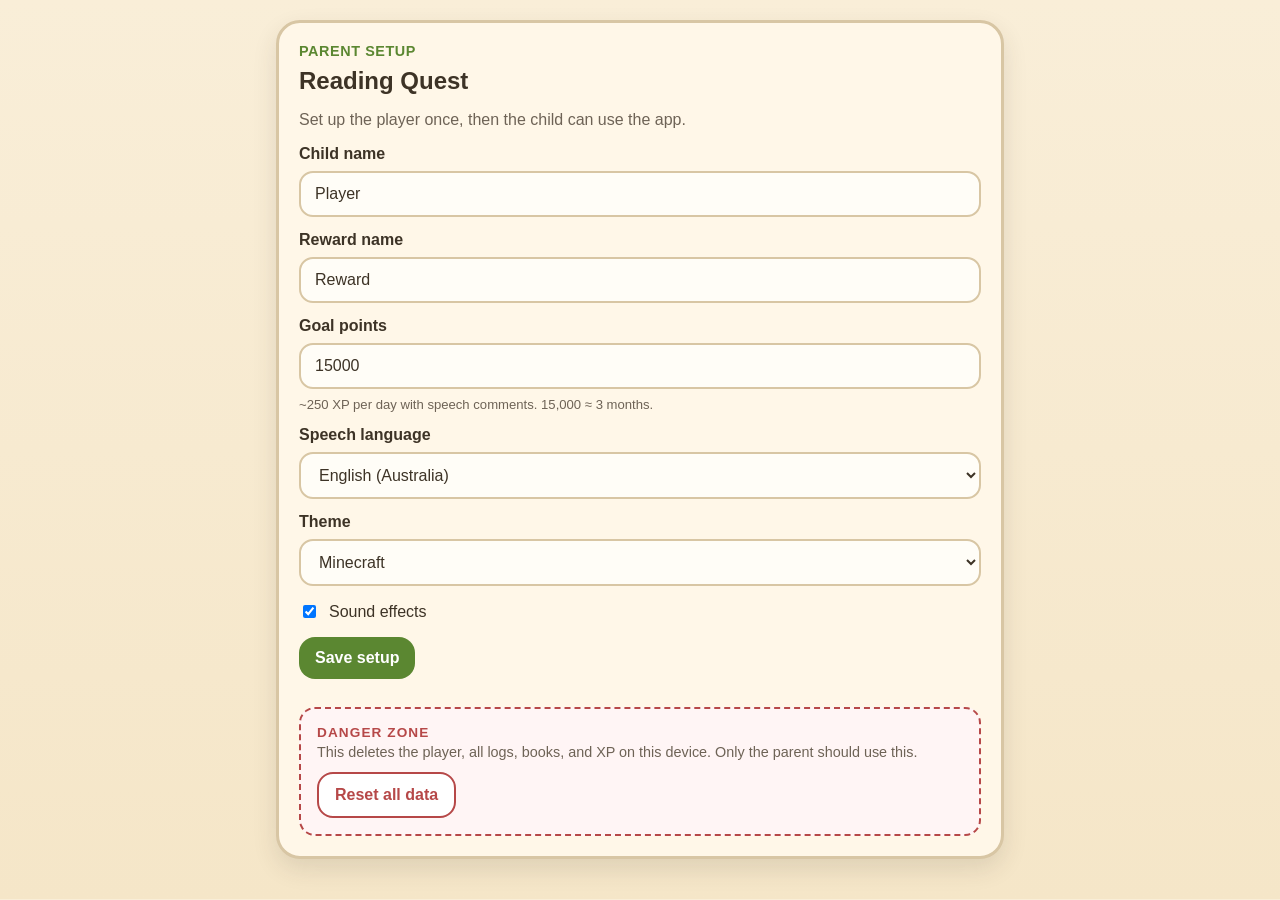
==== docs/index.html @ b2bafb96 "Add sound effects (XP, Saved, Level Up) via Web Audio API Synth-based sounds (no audio files, no lic" ====
<!DOCTYPE html>
<html lang="en">
  <head>
    <meta charset="UTF-8" />
    <meta name="viewport" content="width=device-width, initial-scale=1.0" />
    <meta http-equiv="Cache-Control" content="no-cache, no-store, must-revalidate" />
    <meta http-equiv="Pragma" content="no-cache" />
    <meta http-equiv="Expires" content="0" />
    <title>Reading Quest General</title>
    <link rel="stylesheet" href="./style.css?v=20260428c" />
  </head>
  <body>
    <main class="app-shell">
      <section id="setup-screen" class="screen">
        <div class="card">
          <p class="eyebrow">Parent setup</p>
          <h1>Reading Quest</h1>
          <p class="muted">
            Set up the player once, then the child can use the app.
          </p>

          <label class="field">
            <span>Child name</span>
            <input id="setup-name" type="text" placeholder="Your child's name" />
          </label>

          <label class="field">
            <span>Reward name</span>
            <input id="setup-reward" type="text" placeholder="Reward" />
          </label>

          <label class="field">
            <span>Goal points</span>
            <input id="setup-goal" type="number" min="1" value="15000" />
            <small class="field-hint">~250 XP per day with speech comments. 15,000 ≈ 3 months.</small>
          </label>

          <label class="field">
            <span>Speech language</span>
            <select id="setup-language">
              <option value="en-AU">English (Australia)</option>
              <option value="en-US">English (US)</option>
              <option value="en-GB">English (UK)</option>
            </select>
          </label>

          <label class="field">
            <span>Theme</span>
            <select id="setup-theme">
              <option value="minecraft">Minecraft</option>
            </select>
          </label>

          <label class="checkbox-row">
            <input id="setup-sound" type="checkbox" checked />
            <span>Sound effects</span>
          </label>

          <button id="setup-save" class="button button-primary">
            Save setup
          </button>

          <div class="danger-zone">
            <p class="danger-zone-title">Danger zone</p>
            <p class="danger-zone-hint">
              This deletes the player, all logs, books, and XP on this device.
              Only the parent should use this.
            </p>
            <button
              id="setup-reset"
              type="button"
              class="button button-danger"
            >
              Reset all data
            </button>
          </div>
        </div>
      </section>

      <section id="home-screen" class="screen hidden">
        <div class="status-row">
          <div id="saved-status" class="saved-pill">Saved on this device</div>
          <button id="parent-settings-button" class="button button-ghost button-small">
            Parent Settings
          </button>
        </div>

        <div class="card hero-card">
          <p class="eyebrow">Reading Quest</p>
          <h1 id="player-name">Player</h1>
          <p id="player-title" class="title-text">Wood Pickaxe</p>

          <div class="stats-grid">
            <div class="stat-box">
              <span class="stat-label">Total XP</span>
              <strong id="total-xp">0</strong>
            </div>
            <div class="stat-box">
              <span class="stat-label">Books</span>
              <strong id="books-count">0</strong>
            </div>
            <div class="stat-box">
              <span class="stat-label">Streak</span>
              <strong id="streak-count">0</strong>
            </div>
          </div>

          <div class="progress-group">
            <div class="progress-meta">
              <span>Level progress</span>
              <span id="level-progress-text">0 / 500</span>
            </div>
            <div class="progress-bar">
              <div id="level-progress-fill" class="progress-fill"></div>
            </div>
          </div>

          <div class="progress-group">
            <div class="progress-meta">
              <span id="reward-label">Reward progress</span>
              <span id="reward-progress-text">0 / 15,000</span>
            </div>
            <div class="progress-bar progress-bar-secondary">
              <div id="reward-progress-fill" class="progress-fill"></div>
            </div>
          </div>

          <div class="home-actions">
            <button id="log-read-button" class="button button-primary button-large">
              Log Today's Read
            </button>
            <button id="bookshelf-button" class="button button-secondary">
              My Bookshelf
            </button>
            <button id="stats-button" class="button button-secondary">
              My Stats
            </button>
          </div>
        </div>
      </section>

      <section id="log-screen" class="screen hidden">
        <div class="card">
          <div class="screen-header">
            <button data-home class="button button-ghost">Home</button>
            <h2>Today's Read</h2>
          </div>

          <label class="field">
            <span>Book</span>
            <div class="input-row">
              <input id="book-title" type="text" placeholder="Book title" />
              <button id="book-mic" class="button button-icon" type="button">
                Mic
              </button>
            </div>
          </label>

          <div class="quick-books">
            <button id="last-book-button" class="button button-secondary button-small" type="button">
              Last Book
            </button>
            <div id="recent-books" class="recent-books"></div>
          </div>

          <div class="field">
            <span>Enjoyment</span>
            <div id="enjoyment-options" class="emoji-row">
              <button class="emoji-button" data-enjoyment="1" type="button">💀</button>
              <button class="emoji-button" data-enjoyment="2" type="button">😐</button>
              <button class="emoji-button" data-enjoyment="3" type="button">🙂</button>
              <button class="emoji-button" data-enjoyment="4" type="button">⭐</button>
              <button class="emoji-button" data-enjoyment="5" type="button">💎</button>
            </div>
          </div>

          <div class="field">
            <span>Speak</span>
            <button id="comment-mic" class="button mic-button" type="button">
              Start speaking
            </button>
            <textarea
              id="comment-text"
              rows="4"
              placeholder="Speech text will appear here"
            ></textarea>
          </div>

          <label class="checkbox-row">
            <input id="finished-book" type="checkbox" />
            <span>Finished Book (+500 XP)</span>
          </label>

          <button id="save-log-button" class="button button-primary button-large">
            GET XP
          </button>
        </div>
      </section>

      <section id="result-screen" class="screen hidden">
        <div class="card result-card">
          <div id="result-levelup" class="levelup-banner hidden">
            <p class="levelup-eyebrow">LEVEL UP!</p>
            <h3 id="result-levelup-title">New Title</h3>
          </div>
          <p class="eyebrow">Saved!</p>
          <h2 id="result-xp">+0 XP</h2>
          <p id="result-total">Total XP: 0</p>
          <p id="result-level">Level 1</p>
          <p id="result-next">Next level: 500 XP</p>
          <div id="result-saved-status" class="saved-pill">Saved on this device</div>
          <button id="result-home-button" class="button button-primary">
            Home
          </button>
        </div>
      </section>
    </main>

    <template id="recent-book-template">
      <button class="button button-secondary button-small recent-book" type="button"></button>
    </template>

    <script src="./app.js?v=20260428c"></script>
  </body>
</html>
---- docs/style.css ----
:root {
  --bg: #f5e6c8;
  --panel: #fff7e8;
  --ink: #3d3326;
  --muted: #6e6356;
  --green: #5b8731;
  --brown: #8b6914;
  --blue: #55ffff;
  --purple: #9955ff;
  --line: #d8c6a4;
  --danger: #b64848;
  --shadow: 0 10px 25px rgba(61, 51, 38, 0.12);
  font-family: Arial, Helvetica, sans-serif;
}

* {
  box-sizing: border-box;
}

body {
  margin: 0;
  background: linear-gradient(180deg, #f9eed8 0%, var(--bg) 100%);
  color: var(--ink);
}

.app-shell {
  width: min(100%, 760px);
  margin: 0 auto;
  padding: 20px 16px 40px;
}

.hidden {
  display: none !important;
}

.card {
  background: var(--panel);
  border: 3px solid var(--line);
  border-radius: 24px;
  box-shadow: var(--shadow);
  padding: 20px;
}

.hero-card,
.result-card {
  text-align: center;
}

.eyebrow {
  margin: 0 0 8px;
  color: var(--green);
  font-size: 0.9rem;
  font-weight: 700;
  letter-spacing: 0.04em;
  text-transform: uppercase;
}

h1,
h2 {
  margin: 0 0 8px;
}

.title-text,
.muted {
  color: var(--muted);
}

.status-row,
.screen-header,
.input-row,
.progress-meta,
.checkbox-row,
.quick-books {
  display: flex;
  align-items: center;
  justify-content: space-between;
  gap: 10px;
}

.status-row,
.screen-header {
  margin-bottom: 14px;
}

.saved-pill {
  display: inline-flex;
  align-items: center;
  gap: 8px;
  padding: 8px 12px;
  border-radius: 999px;
  background: #e7f7df;
  color: var(--green);
  font-size: 0.92rem;
  font-weight: 700;
}

.stats-grid {
  display: grid;
  grid-template-columns: repeat(3, 1fr);
  gap: 12px;
  margin: 18px 0;
}

.stat-box {
  background: #fff;
  border: 2px solid var(--line);
  border-radius: 16px;
  padding: 14px 10px;
}

.stat-label {
  display: block;
  margin-bottom: 6px;
  color: var(--muted);
  font-size: 0.86rem;
}

.progress-group {
  margin: 16px 0;
}

.progress-bar {
  height: 16px;
  border-radius: 999px;
  overflow: hidden;
  background: #ead9ba;
}

.progress-bar-secondary {
  background: #e3d7f4;
}

.progress-fill {
  width: 0;
  height: 100%;
  background: linear-gradient(90deg, var(--green), var(--blue));
  transition: width 0.25s ease;
}

.home-actions {
  display: grid;
  gap: 12px;
  margin-top: 20px;
}

.field {
  display: grid;
  gap: 8px;
  margin: 14px 0;
}

.field span {
  font-weight: 700;
}

input,
select,
textarea,
button {
  font: inherit;
}

input,
select,
textarea {
  width: 100%;
  padding: 12px 14px;
  border: 2px solid var(--line);
  border-radius: 14px;
  background: #fffdf7;
  color: var(--ink);
}

textarea {
  resize: vertical;
}

.button {
  border: 0;
  border-radius: 16px;
  padding: 12px 16px;
  cursor: pointer;
  font-weight: 700;
}

.button-primary {
  background: var(--green);
  color: #fff;
}

.button-secondary {
  background: #fff;
  color: var(--ink);
  border: 2px solid var(--line);
}

.button-ghost {
  background: transparent;
  color: var(--ink);
  border: 2px solid var(--line);
}

.button-small {
  padding: 8px 12px;
  border-radius: 12px;
  font-size: 0.9rem;
}

.button-large {
  width: 100%;
  padding: 16px 20px;
  font-size: 1.05rem;
}

.button-icon {
  min-width: 74px;
}

.mic-button {
  padding: 18px 20px;
  background: var(--purple);
  color: #fff;
}

.emoji-row {
  display: grid;
  grid-template-columns: repeat(5, 1fr);
  gap: 10px;
}

.emoji-button {
  min-height: 58px;
  font-size: 1.4rem;
  background: #fff;
  border: 2px solid var(--line);
}

.emoji-button.selected {
  transform: translateY(-2px) scale(1.03);
  border-color: var(--green);
  background: #eef9e9;
}

.recent-books {
  display: flex;
  flex-wrap: wrap;
  gap: 8px;
}

.checkbox-row {
  justify-content: flex-start;
  margin: 16px 0;
}

.checkbox-row input {
  width: auto;
}

.result-card h2 {
  font-size: 2.2rem;
  color: var(--green);
}

.field-hint {
  display: block;
  color: var(--muted);
  font-size: 0.82rem;
  font-weight: 400;
}

.levelup-banner {
  margin: 0 0 18px;
  padding: 18px 16px;
  border-radius: 18px;
  background: linear-gradient(135deg, #fff3b0, #ffd86b);
  color: var(--ink);
  text-align: center;
  border: 3px solid #f0b90b;
  box-shadow: 0 6px 22px rgba(240, 185, 11, 0.35);
  animation: levelup-pop 0.6s ease;
}

.levelup-eyebrow {
  margin: 0 0 4px;
  font-size: 0.85rem;
  font-weight: 800;
  letter-spacing: 0.18em;
  color: #8a5a00;
}

.levelup-banner h3 {
  margin: 0;
  font-size: 1.6rem;
  font-weight: 800;
}

@keyframes levelup-pop {
  0% {
    transform: scale(0.6);
    opacity: 0;
  }
  60% {
    transform: scale(1.08);
    opacity: 1;
  }
  100% {
    transform: scale(1);
  }
}

.danger-zone {
  margin-top: 28px;
  padding: 16px;
  border: 2px dashed var(--danger);
  border-radius: 16px;
  background: #fff5f5;
}

.danger-zone-title {
  margin: 0 0 4px;
  color: var(--danger);
  font-size: 0.85rem;
  font-weight: 800;
  letter-spacing: 0.08em;
  text-transform: uppercase;
}

.danger-zone-hint {
  margin: 0 0 12px;
  color: var(--muted);
  font-size: 0.9rem;
}

.button-danger {
  background: #fff;
  color: var(--danger);
  border: 2px solid var(--danger);
}

.button-danger:hover {
  background: var(--danger);
  color: #fff;
}

@media (max-width: 640px) {
  .stats-grid {
    grid-template-columns: 1fr;
  }

  .emoji-row {
    grid-template-columns: repeat(5, minmax(0, 1fr));
  }

  .status-row,
  .screen-header,
  .input-row,
  .quick-books {
    flex-direction: column;
    align-items: stretch;
  }
}
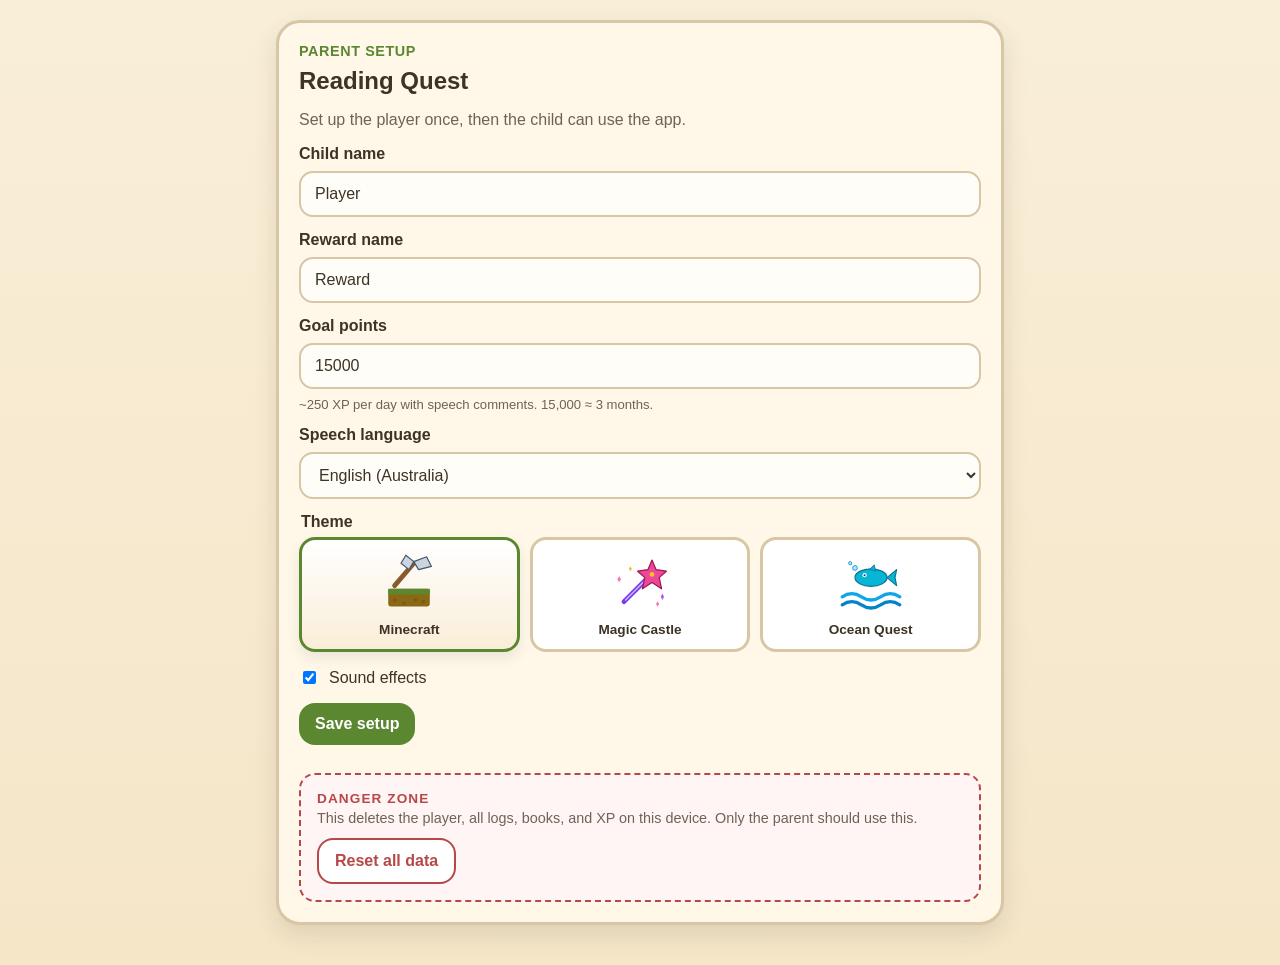
==== commit fc6c3bb8: "Add 3 themes (Minecraft/Magic Castle/Ocean Quest) with SVG illustrations Made-with: Cursor" ====
--- a/docs/index.html
+++ b/docs/index.html
@@ -7,7 +7,7 @@
     <meta http-equiv="Pragma" content="no-cache" />
     <meta http-equiv="Expires" content="0" />
     <title>Reading Quest General</title>
-    <link rel="stylesheet" href="./style.css?v=20260428c" />
+    <link rel="stylesheet" href="./style.css?v=20260429a" />
   </head>
   <body>
     <main class="app-shell">
@@ -44,12 +44,62 @@
             </select>
           </label>
 
-          <label class="field">
-            <span>Theme</span>
-            <select id="setup-theme">
-              <option value="minecraft">Minecraft</option>
-            </select>
-          </label>
+          <fieldset class="field theme-field">
+            <legend>Theme</legend>
+            <div class="theme-picker">
+              <label class="theme-card" data-theme="minecraft">
+                <input type="radio" name="setup-theme" value="minecraft" checked />
+                <div class="theme-card-illustration" aria-hidden="true">
+                  <svg viewBox="0 0 80 80" xmlns="http://www.w3.org/2000/svg">
+                    <rect x="14" y="46" width="52" height="22" rx="3" fill="#8b6914"/>
+                    <rect x="14" y="46" width="52" height="7" fill="#5b8731"/>
+                    <rect x="20" y="58" width="4" height="4" fill="#6b4f0e" opacity="0.5"/>
+                    <rect x="32" y="62" width="4" height="4" fill="#6b4f0e" opacity="0.5"/>
+                    <rect x="46" y="58" width="4" height="4" fill="#6b4f0e" opacity="0.5"/>
+                    <rect x="56" y="60" width="4" height="4" fill="#6b4f0e" opacity="0.5"/>
+                    <line x1="46" y1="14" x2="22" y2="42" stroke="#8b5a2b" stroke-width="6" stroke-linecap="round"/>
+                    <path d="M 46 12 L 62 6 L 68 18 L 52 22 Z" fill="#cbd5e1" stroke="#475569" stroke-width="1.5" stroke-linejoin="round"/>
+                    <path d="M 46 12 L 36 4 L 30 14 L 40 22 Z" fill="#cbd5e1" stroke="#475569" stroke-width="1.5" stroke-linejoin="round"/>
+                  </svg>
+                </div>
+                <span class="theme-card-name">Minecraft</span>
+              </label>
+              <label class="theme-card" data-theme="magic">
+                <input type="radio" name="setup-theme" value="magic" />
+                <div class="theme-card-illustration" aria-hidden="true">
+                  <svg viewBox="0 0 80 80" xmlns="http://www.w3.org/2000/svg">
+                    <line x1="20" y1="62" x2="48" y2="34" stroke="#7c3aed" stroke-width="6" stroke-linecap="round"/>
+                    <line x1="22" y1="60" x2="46" y2="36" stroke="#c4b5fd" stroke-width="2" stroke-linecap="round"/>
+                    <polygon points="55,10 60,22 73,24 64,32 67,46 55,38 43,46 46,32 37,24 50,22"
+                             fill="#ec4899" stroke="#9d174d" stroke-width="1.5" stroke-linejoin="round"/>
+                    <circle cx="55" cy="28" r="3" fill="#fbbf24"/>
+                    <polygon points="14,30 16,34 14,38 12,34" fill="#f472b6"/>
+                    <polygon points="68,52 70,56 68,60 66,56" fill="#a855f7"/>
+                    <polygon points="28,18 30,21 28,24 26,21" fill="#fbbf24"/>
+                    <polygon points="62,62 64,65 62,68 60,65" fill="#f472b6"/>
+                  </svg>
+                </div>
+                <span class="theme-card-name">Magic Castle</span>
+              </label>
+              <label class="theme-card" data-theme="ocean">
+                <input type="radio" name="setup-theme" value="ocean" />
+                <div class="theme-card-illustration" aria-hidden="true">
+                  <svg viewBox="0 0 80 80" xmlns="http://www.w3.org/2000/svg">
+                    <path d="M 4 56 Q 16 48 28 56 T 52 56 T 76 56" fill="none" stroke="#0ea5e9" stroke-width="4" stroke-linecap="round"/>
+                    <path d="M 4 66 Q 16 58 28 66 T 52 66 T 76 66" fill="none" stroke="#0284c7" stroke-width="4" stroke-linecap="round"/>
+                    <ellipse cx="40" cy="32" rx="20" ry="11" fill="#06b6d4" stroke="#0e7490" stroke-width="1.5"/>
+                    <path d="M 60 32 L 72 22 L 70 32 L 72 42 Z" fill="#06b6d4" stroke="#0e7490" stroke-width="1.5" stroke-linejoin="round"/>
+                    <path d="M 38 22 L 44 16 L 46 24 Z" fill="#0ea5e9" stroke="#0e7490" stroke-width="1"/>
+                    <circle cx="32" cy="29" r="2.6" fill="#fff"/>
+                    <circle cx="32" cy="29" r="1.3" fill="#0c4a6e"/>
+                    <circle cx="20" cy="20" r="3" fill="#bae6fd" stroke="#0284c7" stroke-width="1"/>
+                    <circle cx="14" cy="14" r="2" fill="#bae6fd" stroke="#0284c7" stroke-width="1"/>
+                  </svg>
+                </div>
+                <span class="theme-card-name">Ocean Quest</span>
+              </label>
+            </div>
+          </fieldset>
 
           <label class="checkbox-row">
             <input id="setup-sound" type="checkbox" checked />
@@ -214,12 +264,69 @@
           </button>
         </div>
       </section>
+
+      <section id="bookshelf-screen" class="screen hidden">
+        <div class="card">
+          <div class="screen-header">
+            <button id="bookshelf-back" class="button button-ghost">Home</button>
+            <h2>My Bookshelf</h2>
+          </div>
+          <p id="bookshelf-summary" class="muted">No books yet</p>
+          <div id="bookshelf-list" class="book-list"></div>
+        </div>
+      </section>
+
+      <section id="stats-screen" class="screen hidden">
+        <div class="card">
+          <div class="screen-header">
+            <button id="stats-back" class="button button-ghost">Home</button>
+            <h2>My Stats</h2>
+          </div>
+
+          <div class="stats-summary">
+            <div class="stat-box">
+              <span class="stat-label">Total XP</span>
+              <strong id="stats-total-xp">0</strong>
+            </div>
+            <div class="stat-box">
+              <span class="stat-label">Level</span>
+              <strong id="stats-level">1</strong>
+            </div>
+            <div class="stat-box">
+              <span class="stat-label">Books</span>
+              <strong id="stats-books">0</strong>
+            </div>
+            <div class="stat-box">
+              <span class="stat-label">Finished</span>
+              <strong id="stats-finished">0</strong>
+            </div>
+            <div class="stat-box">
+              <span class="stat-label">Sessions</span>
+              <strong id="stats-logs">0</strong>
+            </div>
+            <div class="stat-box">
+              <span class="stat-label">Streak</span>
+              <strong id="stats-streak">0</strong>
+            </div>
+            <div class="stat-box">
+              <span class="stat-label">Best Streak</span>
+              <strong id="stats-best-streak">0</strong>
+            </div>
+          </div>
+
+          <h3 class="section-heading">Last 7 days</h3>
+          <div id="stats-chart" class="bar-chart"></div>
+
+          <h3 class="section-heading">Recent logs</h3>
+          <ul id="stats-recent-logs" class="recent-logs"></ul>
+        </div>
+      </section>
     </main>
 
     <template id="recent-book-template">
       <button class="button button-secondary button-small recent-book" type="button"></button>
     </template>
 
-    <script src="./app.js?v=20260428c"></script>
+    <script src="./app.js?v=20260429a"></script>
   </body>
 </html>
--- a/docs/style.css
+++ b/docs/style.css
@@ -1,9 +1,11 @@
 :root {
   --bg: #f5e6c8;
+  --bg-soft: #f9eed8;
   --panel: #fff7e8;
   --ink: #3d3326;
   --muted: #6e6356;
   --green: #5b8731;
+  --accent-light: #a4cf72;
   --brown: #8b6914;
   --blue: #55ffff;
   --purple: #9955ff;
@@ -13,14 +15,41 @@
   font-family: Arial, Helvetica, sans-serif;
 }
 
+body[data-theme="magic"] {
+  --bg: #f3e8ff;
+  --bg-soft: #fdf2f8;
+  --panel: #ffffff;
+  --ink: #4c1d95;
+  --muted: #7e6997;
+  --green: #a855f7;
+  --accent-light: #ec4899;
+  --brown: #ec4899;
+  --line: #e9d5ff;
+  --shadow: 0 10px 25px rgba(124, 58, 237, 0.18);
+}
+
+body[data-theme="ocean"] {
+  --bg: #dbeafe;
+  --bg-soft: #ecfeff;
+  --panel: #ffffff;
+  --ink: #0c4a6e;
+  --muted: #5a7891;
+  --green: #0284c7;
+  --accent-light: #06b6d4;
+  --brown: #0e7490;
+  --line: #bae6fd;
+  --shadow: 0 10px 25px rgba(2, 132, 199, 0.18);
+}
+
 * {
   box-sizing: border-box;
 }
 
 body {
   margin: 0;
-  background: linear-gradient(180deg, #f9eed8 0%, var(--bg) 100%);
+  background: linear-gradient(180deg, var(--bg-soft) 0%, var(--bg) 100%);
   color: var(--ink);
+  min-height: 100vh;
 }
 
 .app-shell {
@@ -133,7 +162,7 @@
 .progress-fill {
   width: 0;
   height: 100%;
-  background: linear-gradient(90deg, var(--green), var(--blue));
+  background: linear-gradient(90deg, var(--green), var(--accent-light));
   transition: width 0.25s ease;
 }
 
@@ -342,17 +371,270 @@
   color: #fff;
 }
 
+.section-heading {
+  margin: 22px 0 10px;
+  font-size: 1rem;
+  color: var(--muted);
+  letter-spacing: 0.04em;
+  text-transform: uppercase;
+}
+
+.theme-field {
+  margin: 0;
+  padding: 0;
+  border: none;
+}
+
+.theme-field legend {
+  font-weight: 700;
+  color: var(--ink);
+  margin-bottom: 6px;
+}
+
+.theme-picker {
+  display: grid;
+  grid-template-columns: repeat(3, 1fr);
+  gap: 10px;
+}
+
+.theme-card {
+  position: relative;
+  display: flex;
+  flex-direction: column;
+  align-items: center;
+  gap: 6px;
+  padding: 12px 8px;
+  background: #ffffff;
+  border: 3px solid var(--line);
+  border-radius: 16px;
+  cursor: pointer;
+  transition: transform 0.15s ease, border-color 0.15s ease,
+    box-shadow 0.15s ease, background 0.15s ease;
+  user-select: none;
+}
+
+.theme-card:hover {
+  transform: translateY(-2px);
+}
+
+.theme-card input[type="radio"] {
+  position: absolute;
+  opacity: 0;
+  pointer-events: none;
+}
+
+.theme-card.selected {
+  border-color: var(--green);
+  background: linear-gradient(180deg, #ffffff, var(--bg-soft));
+  box-shadow: 0 6px 14px rgba(0, 0, 0, 0.08);
+}
+
+.theme-card-illustration {
+  width: 64px;
+  height: 64px;
+  display: flex;
+  align-items: center;
+  justify-content: center;
+}
+
+.theme-card-illustration svg {
+  width: 100%;
+  height: 100%;
+}
+
+.theme-card-name {
+  font-size: 0.85rem;
+  font-weight: 700;
+  color: var(--ink);
+  text-align: center;
+}
+
+.book-list {
+  display: grid;
+  gap: 10px;
+  margin-top: 8px;
+}
+
+.book-card {
+  display: flex;
+  align-items: center;
+  gap: 12px;
+  padding: 12px 14px;
+  background: #fff;
+  border: 2px solid var(--line);
+  border-radius: 14px;
+}
+
+.book-card-finished {
+  border-color: var(--green);
+  background: #f5fbef;
+}
+
+.book-card-main {
+  flex: 1;
+  min-width: 0;
+}
+
+.book-card-title {
+  margin: 0 0 4px;
+  font-size: 1rem;
+  word-break: break-word;
+}
+
+.book-card-meta,
+.book-card-dates {
+  margin: 0;
+  font-size: 0.85rem;
+  color: var(--muted);
+}
+
+.book-card-dates {
+  margin-top: 2px;
+  font-size: 0.78rem;
+}
+
+.book-card-badge {
+  flex-shrink: 0;
+  padding: 5px 10px;
+  border-radius: 999px;
+  background: var(--green);
+  color: #fff;
+  font-size: 0.78rem;
+  font-weight: 700;
+  letter-spacing: 0.04em;
+}
+
+.stats-summary {
+  display: grid;
+  grid-template-columns: repeat(3, 1fr);
+  gap: 10px;
+  margin: 14px 0 4px;
+}
+
+.stats-summary .stat-box strong {
+  font-size: 1rem;
+}
+
+.bar-chart {
+  display: grid;
+  grid-template-columns: repeat(7, 1fr);
+  gap: 6px;
+  align-items: end;
+  height: 160px;
+  padding: 8px 4px;
+  background: #fff;
+  border: 2px solid var(--line);
+  border-radius: 14px;
+}
+
+.bar-col {
+  display: flex;
+  flex-direction: column;
+  align-items: center;
+  gap: 4px;
+  height: 100%;
+  min-width: 0;
+}
+
+.bar-value {
+  font-size: 0.7rem;
+  color: var(--muted);
+  height: 14px;
+}
+
+.bar-track {
+  flex: 1;
+  width: 100%;
+  display: flex;
+  align-items: flex-end;
+  background: #f3e8d2;
+  border-radius: 6px;
+  overflow: hidden;
+}
+
+.bar-fill {
+  width: 100%;
+  background: linear-gradient(180deg, var(--green), var(--accent-light));
+  border-radius: 6px;
+  transition: height 0.35s ease;
+}
+
+.bar-label {
+  font-size: 0.72rem;
+  color: var(--muted);
+}
+
+.recent-logs {
+  list-style: none;
+  margin: 0;
+  padding: 0;
+  display: grid;
+  gap: 8px;
+}
+
+.recent-log {
+  display: flex;
+  justify-content: space-between;
+  align-items: center;
+  gap: 12px;
+  padding: 10px 12px;
+  background: #fff;
+  border: 2px solid var(--line);
+  border-radius: 12px;
+}
+
+.recent-log-left {
+  display: flex;
+  flex-direction: column;
+  min-width: 0;
+}
+
+.recent-log-left strong {
+  font-size: 0.95rem;
+  word-break: break-word;
+}
+
+.recent-log-meta {
+  font-size: 0.78rem;
+  color: var(--muted);
+  margin-top: 2px;
+}
+
+.recent-log-xp {
+  flex-shrink: 0;
+  color: var(--green);
+  font-weight: 700;
+}
+
+.recent-log-empty {
+  list-style: none;
+  padding: 10px 0;
+  text-align: center;
+}
+
 @media (max-width: 640px) {
   .stats-grid {
     grid-template-columns: 1fr;
   }
 
+  .stats-summary {
+    grid-template-columns: repeat(2, 1fr);
+  }
+
   .emoji-row {
     grid-template-columns: repeat(5, minmax(0, 1fr));
   }
 
+  .theme-card-illustration {
+    width: 48px;
+    height: 48px;
+  }
+
+  .theme-card-name {
+    font-size: 0.75rem;
+  }
+
   .status-row,
-  .screen-header,
   .input-row,
   .quick-books {
     flex-direction: column;
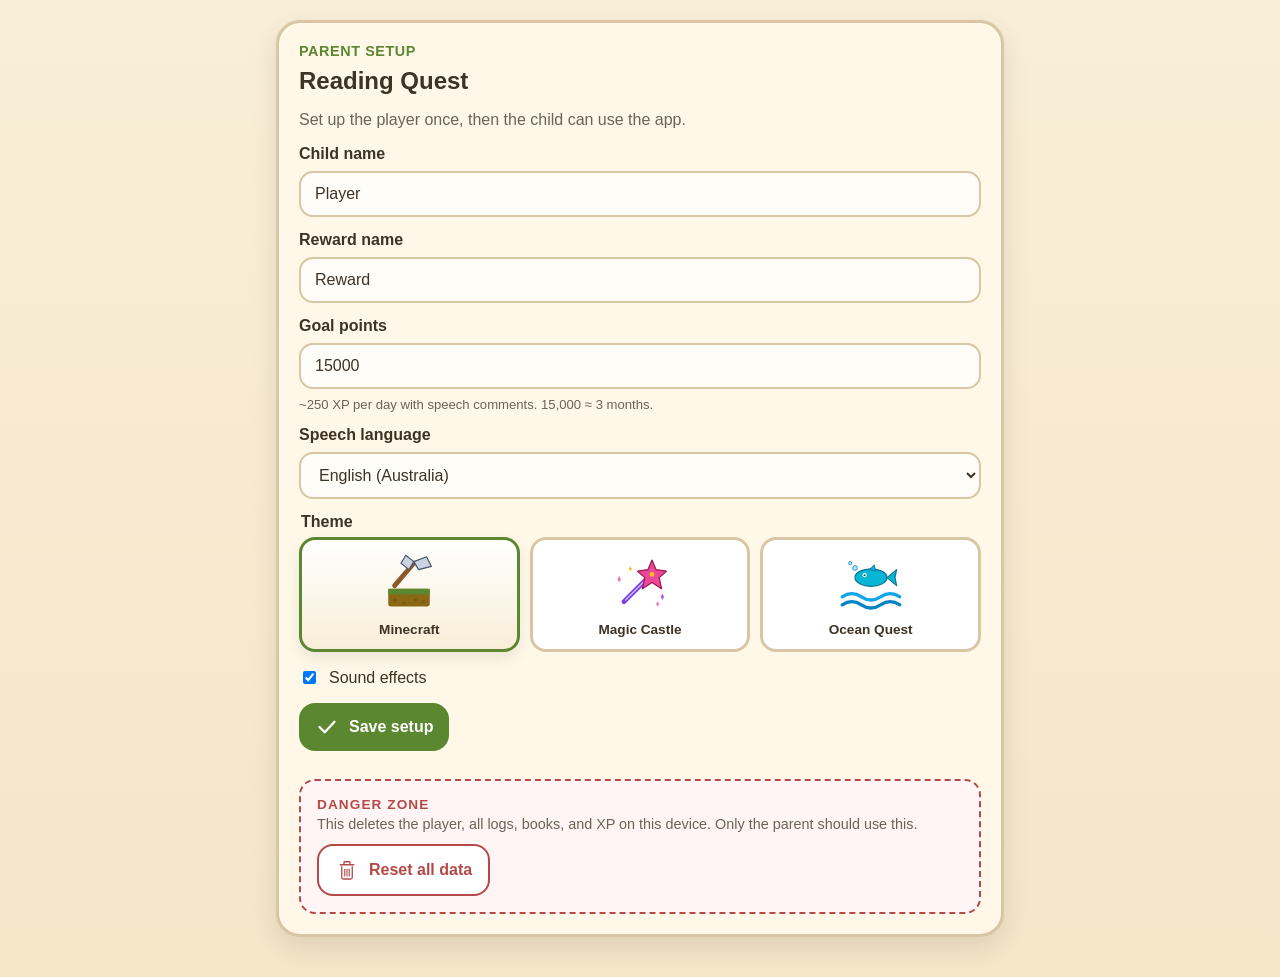
==== commit 28c47e60: "Phase 0 done: text-free UI with SVG icon sprite (10 icons, action cards) Made-with: Cursor" ====
--- a/docs/index.html
+++ b/docs/index.html
@@ -7,9 +7,71 @@
     <meta http-equiv="Pragma" content="no-cache" />
     <meta http-equiv="Expires" content="0" />
     <title>Reading Quest General</title>
-    <link rel="stylesheet" href="./style.css?v=20260429a" />
+    <link rel="stylesheet" href="./style.css?v=20260429b" />
   </head>
   <body>
+    <svg width="0" height="0" style="position:absolute" aria-hidden="true">
+      <defs>
+        <symbol id="icon-log" viewBox="0 0 64 64">
+          <path d="M14 12 H40 A8 8 0 0 1 48 20 V52 H22 A8 8 0 0 1 14 44 Z" fill="currentColor" opacity="0.18"/>
+          <path d="M14 12 H40 A8 8 0 0 1 48 20 V52 H22 A8 8 0 0 1 14 44 Z" fill="none" stroke="currentColor" stroke-width="3" stroke-linejoin="round"/>
+          <path d="M22 22 H40 M22 30 H40 M22 38 H34" stroke="currentColor" stroke-width="2.5" stroke-linecap="round"/>
+          <circle cx="48" cy="48" r="10" fill="currentColor"/>
+          <path d="M48 43 V53 M43 48 H53" stroke="#fff" stroke-width="3" stroke-linecap="round"/>
+        </symbol>
+        <symbol id="icon-bookshelf" viewBox="0 0 64 64">
+          <rect x="10" y="10" width="8" height="44" rx="2" fill="currentColor" opacity="0.85"/>
+          <rect x="20" y="14" width="8" height="40" rx="2" fill="currentColor" opacity="0.55"/>
+          <rect x="30" y="8" width="8" height="46" rx="2" fill="currentColor" opacity="0.85"/>
+          <rect x="40" y="16" width="8" height="38" rx="2" fill="currentColor" opacity="0.4"/>
+          <rect x="50" y="12" width="6" height="42" rx="2" fill="currentColor" opacity="0.7"/>
+          <line x1="6" y1="56" x2="58" y2="56" stroke="currentColor" stroke-width="3" stroke-linecap="round"/>
+        </symbol>
+        <symbol id="icon-stats" viewBox="0 0 64 64">
+          <line x1="10" y1="56" x2="58" y2="56" stroke="currentColor" stroke-width="3" stroke-linecap="round"/>
+          <rect x="14" y="38" width="8" height="18" rx="2" fill="currentColor" opacity="0.55"/>
+          <rect x="26" y="26" width="8" height="30" rx="2" fill="currentColor" opacity="0.75"/>
+          <rect x="38" y="14" width="8" height="42" rx="2" fill="currentColor"/>
+          <polygon points="44,8 52,8 56,2 56,16 52,12 44,12" fill="currentColor"/>
+        </symbol>
+        <symbol id="icon-mic" viewBox="0 0 64 64">
+          <rect x="24" y="8" width="16" height="28" rx="8" fill="currentColor"/>
+          <path d="M16 30 V32 A16 16 0 0 0 48 32 V30" fill="none" stroke="currentColor" stroke-width="3" stroke-linecap="round"/>
+          <line x1="32" y1="48" x2="32" y2="56" stroke="currentColor" stroke-width="3" stroke-linecap="round"/>
+          <line x1="22" y1="56" x2="42" y2="56" stroke="currentColor" stroke-width="3" stroke-linecap="round"/>
+        </symbol>
+        <symbol id="icon-home" viewBox="0 0 64 64">
+          <path d="M8 30 L32 10 L56 30" fill="none" stroke="currentColor" stroke-width="3.5" stroke-linejoin="round" stroke-linecap="round"/>
+          <path d="M14 28 V52 H50 V28" fill="none" stroke="currentColor" stroke-width="3.5" stroke-linejoin="round"/>
+          <path d="M26 52 V40 H38 V52" fill="none" stroke="currentColor" stroke-width="3"/>
+        </symbol>
+        <symbol id="icon-star" viewBox="0 0 64 64">
+          <polygon points="32,6 40,24 60,26 45,40 49,60 32,50 15,60 19,40 4,26 24,24"
+                   fill="currentColor" stroke="currentColor" stroke-width="2" stroke-linejoin="round"/>
+        </symbol>
+        <symbol id="icon-gear" viewBox="0 0 64 64">
+          <path d="M32 4 L36 12 L44 10 L46 18 L54 20 L52 28 L60 32 L52 36 L54 44 L46 46 L44 54 L36 52 L32 60 L28 52 L20 54 L18 46 L10 44 L12 36 L4 32 L12 28 L10 20 L18 18 L20 10 L28 12 Z"
+                fill="currentColor"/>
+          <circle cx="32" cy="32" r="8" fill="#fff"/>
+        </symbol>
+        <symbol id="icon-check" viewBox="0 0 64 64">
+          <path d="M12 32 L26 46 L52 18" fill="none" stroke="currentColor" stroke-width="6" stroke-linecap="round" stroke-linejoin="round"/>
+        </symbol>
+        <symbol id="icon-trash" viewBox="0 0 64 64">
+          <path d="M14 18 H50" stroke="currentColor" stroke-width="3.5" stroke-linecap="round"/>
+          <path d="M24 18 V12 A2 2 0 0 1 26 10 H38 A2 2 0 0 1 40 12 V18" fill="none" stroke="currentColor" stroke-width="3.5" stroke-linejoin="round"/>
+          <path d="M18 22 V52 A4 4 0 0 0 22 56 H42 A4 4 0 0 0 46 52 V22" fill="none" stroke="currentColor" stroke-width="3.5" stroke-linejoin="round"/>
+          <line x1="26" y1="30" x2="26" y2="48" stroke="currentColor" stroke-width="3" stroke-linecap="round"/>
+          <line x1="32" y1="30" x2="32" y2="48" stroke="currentColor" stroke-width="3" stroke-linecap="round"/>
+          <line x1="38" y1="30" x2="38" y2="48" stroke="currentColor" stroke-width="3" stroke-linecap="round"/>
+        </symbol>
+        <symbol id="icon-repeat" viewBox="0 0 64 64">
+          <path d="M50 22 A20 20 0 1 0 50 42" fill="none" stroke="currentColor" stroke-width="4" stroke-linecap="round"/>
+          <polygon points="48,8 58,22 42,22" fill="currentColor"/>
+        </symbol>
+      </defs>
+    </svg>
+
     <main class="app-shell">
       <section id="setup-screen" class="screen">
         <div class="card">
@@ -106,8 +168,13 @@
             <span>Sound effects</span>
           </label>
 
-          <button id="setup-save" class="button button-primary">
-            Save setup
+          <button
+            id="setup-save"
+            class="button button-primary button-with-icon"
+            aria-label="Save setup"
+          >
+            <svg class="icon icon-md" aria-hidden="true"><use href="#icon-check"/></svg>
+            <span>Save setup</span>
           </button>
 
           <div class="danger-zone">
@@ -119,9 +186,11 @@
             <button
               id="setup-reset"
               type="button"
-              class="button button-danger"
+              class="button button-danger button-with-icon"
+              aria-label="Reset all data"
             >
-              Reset all data
+              <svg class="icon icon-md" aria-hidden="true"><use href="#icon-trash"/></svg>
+              <span>Reset all data</span>
             </button>
           </div>
         </div>
@@ -130,8 +199,13 @@
       <section id="home-screen" class="screen hidden">
         <div class="status-row">
           <div id="saved-status" class="saved-pill">Saved on this device</div>
-          <button id="parent-settings-button" class="button button-ghost button-small">
-            Parent Settings
+          <button
+            id="parent-settings-button"
+            class="button button-ghost button-small button-with-icon"
+            aria-label="Parent Settings"
+          >
+            <svg class="icon icon-sm" aria-hidden="true"><use href="#icon-gear"/></svg>
+            <span>Parent Settings</span>
           </button>
         </div>
 
@@ -176,15 +250,32 @@
           </div>
 
           <div class="home-actions">
-            <button id="log-read-button" class="button button-primary button-large">
-              Log Today's Read
-            </button>
-            <button id="bookshelf-button" class="button button-secondary">
-              My Bookshelf
-            </button>
-            <button id="stats-button" class="button button-secondary">
-              My Stats
-            </button>
+            <button
+              id="log-read-button"
+              class="action-card action-card-primary"
+              aria-label="Log Today's Read"
+            >
+              <svg class="icon icon-xl" aria-hidden="true"><use href="#icon-log"/></svg>
+              <span class="action-card-label">Log Today's Read</span>
+            </button>
+            <div class="home-actions-row">
+              <button
+                id="bookshelf-button"
+                class="action-card action-card-secondary"
+                aria-label="My Bookshelf"
+              >
+                <svg class="icon icon-lg" aria-hidden="true"><use href="#icon-bookshelf"/></svg>
+                <span class="action-card-label">My Bookshelf</span>
+              </button>
+              <button
+                id="stats-button"
+                class="action-card action-card-secondary"
+                aria-label="My Stats"
+              >
+                <svg class="icon icon-lg" aria-hidden="true"><use href="#icon-stats"/></svg>
+                <span class="action-card-label">My Stats</span>
+              </button>
+            </div>
           </div>
         </div>
       </section>
@@ -192,7 +283,9 @@
       <section id="log-screen" class="screen hidden">
         <div class="card">
           <div class="screen-header">
-            <button data-home class="button button-ghost">Home</button>
+            <button data-home class="button button-ghost button-icon-only" aria-label="Home">
+              <svg class="icon icon-md" aria-hidden="true"><use href="#icon-home"/></svg>
+            </button>
             <h2>Today's Read</h2>
           </div>
 
@@ -200,15 +293,26 @@
             <span>Book</span>
             <div class="input-row">
               <input id="book-title" type="text" placeholder="Book title" />
-              <button id="book-mic" class="button button-icon" type="button">
-                Mic
+              <button
+                id="book-mic"
+                class="button button-icon-only mic-icon-button"
+                type="button"
+                aria-label="Speak the book title"
+              >
+                <svg class="icon icon-md" aria-hidden="true"><use href="#icon-mic"/></svg>
               </button>
             </div>
           </label>
 
           <div class="quick-books">
-            <button id="last-book-button" class="button button-secondary button-small" type="button">
-              Last Book
+            <button
+              id="last-book-button"
+              class="button button-secondary button-small button-with-icon"
+              type="button"
+              aria-label="Use last book"
+            >
+              <svg class="icon icon-sm" aria-hidden="true"><use href="#icon-repeat"/></svg>
+              <span>Last Book</span>
             </button>
             <div id="recent-books" class="recent-books"></div>
           </div>
@@ -226,8 +330,14 @@
 
           <div class="field">
             <span>Speak</span>
-            <button id="comment-mic" class="button mic-button" type="button">
-              Start speaking
+            <button
+              id="comment-mic"
+              class="button mic-button button-with-icon"
+              type="button"
+              aria-label="Start speaking"
+            >
+              <svg class="icon icon-md" aria-hidden="true"><use href="#icon-mic"/></svg>
+              <span>Start speaking</span>
             </button>
             <textarea
               id="comment-text"
@@ -241,8 +351,13 @@
             <span>Finished Book (+500 XP)</span>
           </label>
 
-          <button id="save-log-button" class="button button-primary button-large">
-            GET XP
+          <button
+            id="save-log-button"
+            class="button button-primary button-large button-with-icon"
+            aria-label="Get XP"
+          >
+            <svg class="icon icon-md" aria-hidden="true"><use href="#icon-star"/></svg>
+            <span>GET XP</span>
           </button>
         </div>
       </section>
@@ -259,8 +374,13 @@
           <p id="result-level">Level 1</p>
           <p id="result-next">Next level: 500 XP</p>
           <div id="result-saved-status" class="saved-pill">Saved on this device</div>
-          <button id="result-home-button" class="button button-primary">
-            Home
+          <button
+            id="result-home-button"
+            class="button button-primary button-with-icon"
+            aria-label="Home"
+          >
+            <svg class="icon icon-md" aria-hidden="true"><use href="#icon-home"/></svg>
+            <span>Home</span>
           </button>
         </div>
       </section>
@@ -268,7 +388,9 @@
       <section id="bookshelf-screen" class="screen hidden">
         <div class="card">
           <div class="screen-header">
-            <button id="bookshelf-back" class="button button-ghost">Home</button>
+            <button id="bookshelf-back" class="button button-ghost button-icon-only" aria-label="Home">
+              <svg class="icon icon-md" aria-hidden="true"><use href="#icon-home"/></svg>
+            </button>
             <h2>My Bookshelf</h2>
           </div>
           <p id="bookshelf-summary" class="muted">No books yet</p>
@@ -279,7 +401,9 @@
       <section id="stats-screen" class="screen hidden">
         <div class="card">
           <div class="screen-header">
-            <button id="stats-back" class="button button-ghost">Home</button>
+            <button id="stats-back" class="button button-ghost button-icon-only" aria-label="Home">
+              <svg class="icon icon-md" aria-hidden="true"><use href="#icon-home"/></svg>
+            </button>
             <h2>My Stats</h2>
           </div>
 
@@ -327,6 +451,6 @@
       <button class="button button-secondary button-small recent-book" type="button"></button>
     </template>
 
-    <script src="./app.js?v=20260429a"></script>
+    <script src="./app.js?v=20260429b"></script>
   </body>
 </html>
--- a/docs/style.css
+++ b/docs/style.css
@@ -109,6 +109,12 @@
 .status-row,
 .screen-header {
   margin-bottom: 14px;
+  justify-content: flex-start;
+  gap: 12px;
+}
+
+.screen-header h2 {
+  margin: 0;
 }
 
 .saved-pill {
@@ -379,6 +385,140 @@
   text-transform: uppercase;
 }
 
+.icon {
+  display: inline-block;
+  flex-shrink: 0;
+  vertical-align: middle;
+  width: 24px;
+  height: 24px;
+  color: currentColor;
+}
+
+.icon-sm {
+  width: 18px;
+  height: 18px;
+}
+
+.icon-md {
+  width: 24px;
+  height: 24px;
+}
+
+.icon-lg {
+  width: 44px;
+  height: 44px;
+}
+
+.icon-xl {
+  width: 64px;
+  height: 64px;
+}
+
+.button-with-icon {
+  display: inline-flex;
+  align-items: center;
+  justify-content: center;
+  gap: 10px;
+}
+
+.button-icon-only {
+  display: inline-flex;
+  align-items: center;
+  justify-content: center;
+  width: 44px;
+  height: 44px;
+  padding: 0;
+  flex-shrink: 0;
+}
+
+.action-card {
+  display: flex;
+  flex-direction: column;
+  align-items: center;
+  justify-content: center;
+  gap: 8px;
+  padding: 18px 12px;
+  border-radius: 18px;
+  border: 3px solid transparent;
+  cursor: pointer;
+  font: inherit;
+  transition: transform 0.15s ease, box-shadow 0.15s ease,
+    background 0.15s ease;
+  text-align: center;
+  width: 100%;
+}
+
+.action-card:hover {
+  transform: translateY(-2px);
+}
+
+.action-card-primary {
+  background: var(--green);
+  color: #fff;
+  padding: 24px 16px;
+  box-shadow: 0 8px 16px rgba(0, 0, 0, 0.1);
+}
+
+.action-card-primary:hover {
+  background: var(--green);
+  filter: brightness(1.05);
+}
+
+.action-card-secondary {
+  background: var(--panel);
+  color: var(--ink);
+  border-color: var(--line);
+}
+
+.action-card-secondary:hover {
+  border-color: var(--green);
+  color: var(--green);
+}
+
+.action-card-label {
+  font-weight: 700;
+  font-size: 0.95rem;
+  letter-spacing: 0.02em;
+}
+
+.action-card-primary .action-card-label {
+  font-size: 1.05rem;
+}
+
+.home-actions-row {
+  display: grid;
+  grid-template-columns: 1fr 1fr;
+  gap: 12px;
+}
+
+.mic-icon-button {
+  width: 56px;
+  height: 56px;
+  border-radius: 14px;
+  background: var(--purple);
+  color: #fff;
+  border: none;
+}
+
+.mic-icon-button:hover {
+  filter: brightness(1.05);
+}
+
+.mic-button.recording,
+.mic-icon-button.recording {
+  animation: mic-pulse 1.1s infinite ease-in-out;
+}
+
+@keyframes mic-pulse {
+  0%,
+  100% {
+    box-shadow: 0 0 0 0 rgba(153, 85, 255, 0.55);
+  }
+  50% {
+    box-shadow: 0 0 0 12px rgba(153, 85, 255, 0);
+  }
+}
+
 .theme-field {
   margin: 0;
   padding: 0;
